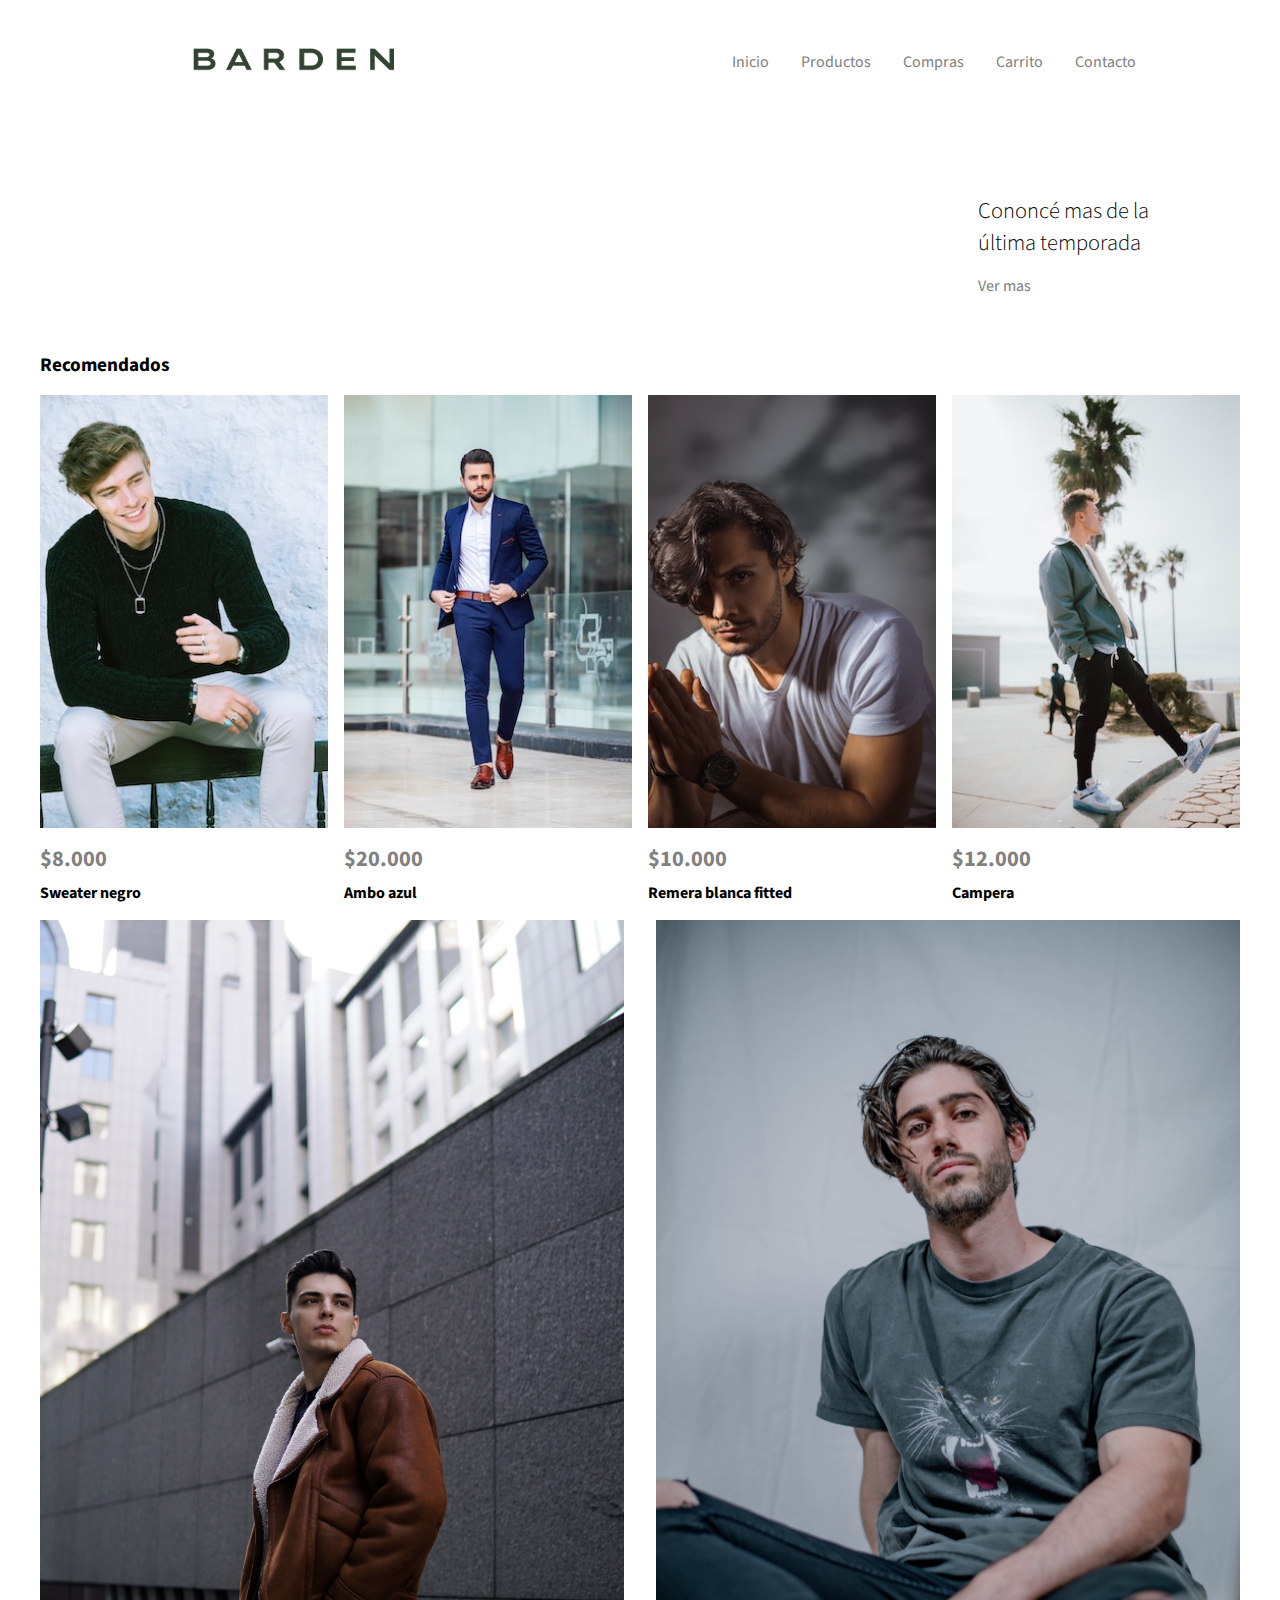
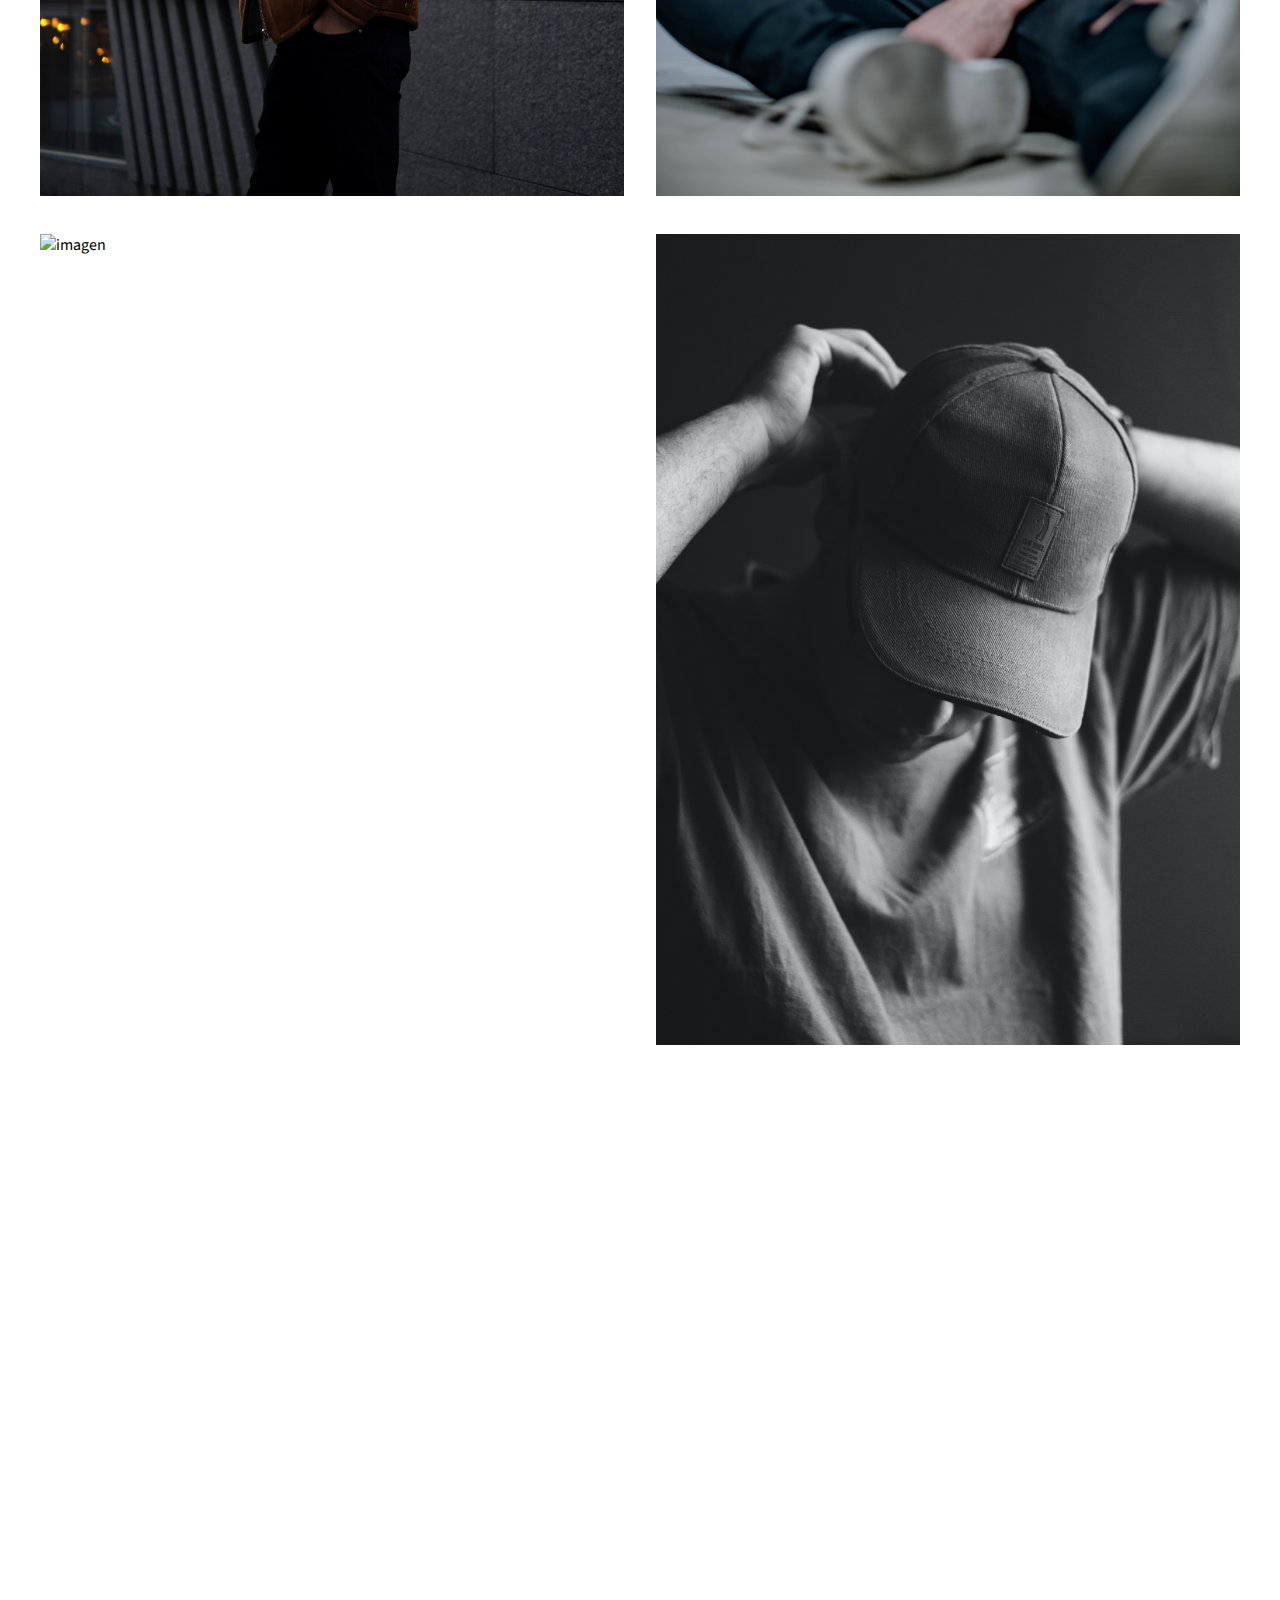
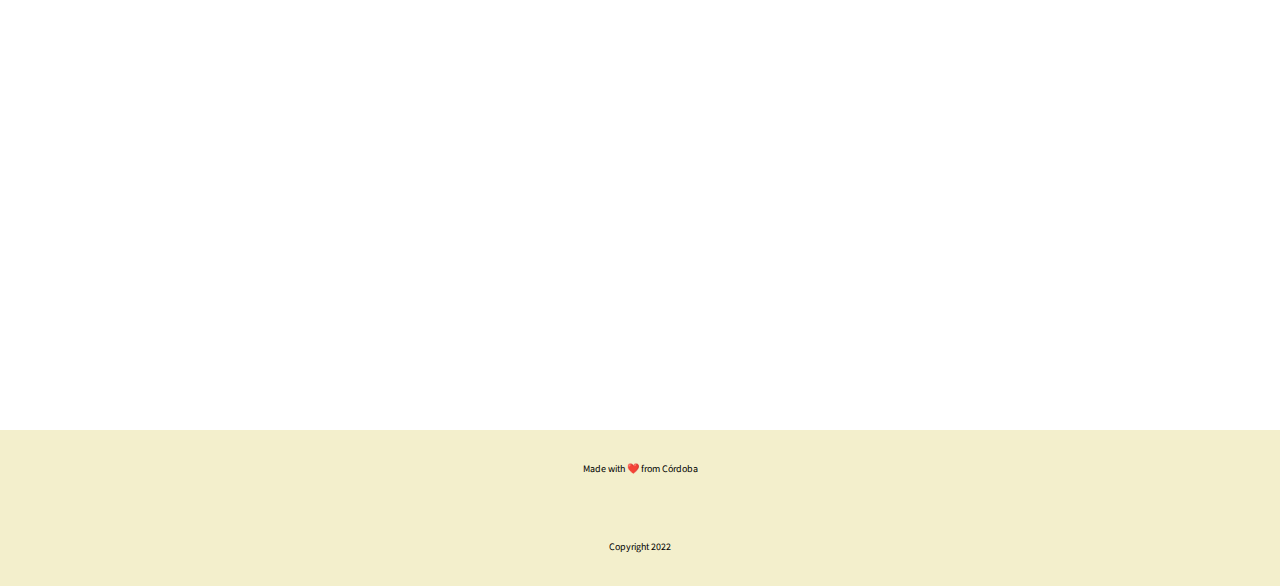
==== index.html @ fd0e5da7 "Add files via upload" ====
<!DOCTYPE html>
<html lang="en">
<head>
    <meta charset="UTF-8">
    <meta http-equiv="X-UA-Compatible" content="IE=edge">
    <meta name="viewport" content="width=device-width, initial-scale=1.0">
    <title>Barden</title>
    <link rel="stylesheet" href="style.css">
</head>
<body>
    <header class="flex">
        <picture class="header__logo">
            <img class="header__img" src="Sin título-5.png" alt="Logo_negro">
        </picture>
        <nav class="navigation">
            <ul class="menu">
                <li class="menu__item">
                    <a class="menu__link menu__link--modifier" href="./index.html">Inicio</a>
                </li>
                <li class="menu__item">
                    <a class="menu__link" href="./Productos.html">Productos</a>
                </li>
                <li class="menu__item">
                    <a class="menu__link" href="./Compras.html">Compras</a>
                </li>
                <li class="menu__item">
                    <a class="menu__link" href="./Carrito.html">Carrito</a>
                </li>
                <li class="menu__item">
                    <a class="menu__link" href="./Contacto.html">Contacto</a>
                </li>
            </ul>
        </nav>
    </header>
    <main class="container">
        <section id= "info" class="info">
            <picture class="info__img">
                <img src="heading_picture.png" alt=""> 
            </picture>
            <article class="info__box">
                <p class="info__description">Cononcé mas de la última temporada</p>
                <a class="info__link" href="">Ver mas
                    <span class="iconify" data-icon="bytesize:arrow-right"></span>
                </a>
            </article>
        </section>
        <div class="text__main">
            <h2 class="title__main">Recomendados</h2>
        </div>
            <section class="cards">
                <article class="box">
                    <picture class="box__img">
                        <img src="card_1.jpg" alt="clothe1">
                    </picture>
                
                    <div class="box__info">
                        <h2 class="box__title">$8.000</h2>
                        <h3 class="box__subtitle">Sweater negro</h3>
                    </div>
                </article>
                <article class="box">
                    <picture class="box__img">
                        <img src="card_2.jpg" alt="clothe2">
                    </picture>

                    <div class="box__info">
                        <h2 class="box__title">$20.000</h2>
                        <h3 class="box__subtitle">Ambo azul</h3>
                    </div>
                </article>
                <article class="box">
                    <picture class="box__img">
                        <img src="card_3.jpg" alt="clothe3">
                    </picture>

                    <div class="box__info">
                        <h2 class="box__title">$10.000</h2>
                        <h3 class="box__subtitle">Remera blanca fitted</h3>
                    </div>
                </article>

                <article class="box">
                    <picture class="box__img">
                        <img src="card_4.jpg" alt="clothe4">
                    </picture>

                    <div class="box__info">
                        <h2 class="box__title">$12.000</h2>
                        <h3 class="box__subtitle">Campera</h3>
                    </div>
                </article>
            </section>
            <section class="gallery">
                <picture class="gallery__img">
                    <img src="card_5.jpg" alt="imagen">
                </picture>
                <picture class="gallery__img">
                    <img src="card_6.jpg" alt="imagen">
                </picture>
                <picture class="gallery__img">
                    <img src="card_7.jpg" alt="imagen">
                </picture>
                <picture class="gallery__img">
                    <img src="card_8.jpg" alt="imagen">
                </picture>
            </section>

    </main>
    <script src="https://code.iconify.design/2/2.2.1/iconify.min.js"></script>
    <footer class="">
        <p class="footer">Made with ❤️ from Córdoba</p> 
        <p class="footer">Copyright 2022</p>
    </footer>
</body>
</html>
---- style.css ----
@import url('https://fonts.googleapis.com/css2?family=Lexend:wght@300&family=Source+Sans+Pro:wght@300&display=swap');


:root {
    --primary: white;
    --secondary: gray;
    --alternative: beige;
    --text-color: gray;
    --text-color-sec: white;

    --spacing-large: 6rem;
    --spacing-medium: 2.4rem;
    --spacing-small: 2rem;
    --spacing-xsmall: 1rem;
    --spacing-xxsmal: 0.6rem;

    --font-family: 'Source Sans Pro';
    

    --text-large: 5.2em;
    --text-medium: 2.2em;
    --text-base: 1.6em;
    --text-small: 1.4em;
    --text-xsmall: 1em;
}

*::after,
*::before,
* {
    margin: 0;
    padding: 0;
    box-sizing: border-box;
}

html {
    font-size: 62,5%;
}

body {
    font-family: var(--font-family);
}

ul {
    list-style-type: none;
}

a {
    text-decoration: none;
    font-family: var(--font-family);
    color: var(--text-color);
}

img{
    width: 100%;
}

header {
    display: flex;
    justify-content: space-around;
    align-items: center;
    padding: var(--spacing-small) 0;
}

.header__img {
    max-width: 300px;
}

.menu {
    display: flex;
    gap: var(--spacing-small);
}

.menu__link {
    font-size: var(--text-xsmall);
    padding: var(--spacing--xsmall);
    border-bottom: 2px solid white;
    transition: all 1s;
}

.menu__link:hover {
    border-color: var(--alternative);
}

.container {
    max-width: 1200px;
    margin: 0 auto;
    margin-top: var(--spacing-small);
}

.cards {
    display: flex;
    gap: var(--spacing-xsmall);
    justify-content: space-around;
}

.box {
    display: flex;
    flex-direction: column;
    gap: var(--spacing-xxsmal);
    flex: 1 1 clamp(300px, 30%, 400px);
    margin-bottom: 1rem;
}

.box__info {
    display: flex;
    flex-direction: column;
    padding: var(--spacing--xsmall)
}

.box__title {
    font-family: var(--font-family);
    font-size: var(--text-small);
    color: var(--secondary);
}

.box__subtitle {
    margin-top: 0.4rem;
    color: black;
    font-size: var(--text-xsmall);
}


.info {
    display: flex;
    margin-bottom: 1rem;
    padding: var(--spacing--large);
    align-items: center;
}


.info__img {
    flex: 1 1 60%;
}

.info__box {
    flex: 1 1 10%;
    display: flex;
    flex-direction: column;
    padding: var(--spacing-medium);
}

.info__description {
    font-size: var(--text-small);
    font-weight: 300;
}

.info__link {
    display: flex;
    align-items: flex-end;
    font-size: var(--text-xsmall);
    color: var(--secondary);
    gap: var(--spacing--large);
    margin-top: 1rem;
}

.info__link path {
    color: var(--secondary);
    stroke-width: 3px;
}

.iconify {
    margin-left: 0.6rem;
}

.gallery {
    display: grid;
    grid-template-columns: repeat(12,1fr);
    grid-template-rows: repeat(3,1fr);
    gap: var(--spacing-small);
}

.gallery__img:nth-of-type(1) {
    grid-column: 1 / 7;
}

.gallery__img:nth-of-type(2) {
    grid-column: 7 / 13;
}

.gallery__img:nth-of-type(3) {
    grid-column: 1 / 7;
}

.gallery__img:nth-of-type(4) {
    grid-column: 7 / 13;
}


.text__main {
    margin-bottom: 1rem;
    font-size: 0.8rem;
}

@media screen and (max-widht:800px){
    .info{
        flex-direction: column;
    }
}

.contact {
    background-color: beige;
    margin: 0 auto;
    max-width: 50%;
}

.form {
    display: grid;
    grid-template-columns: 1fr 1fr;
    grid-gap: 20px;
    padding: 2rem;
}

.form label {
    display: block;
}

.form p {
    margin: 0;
    max-width: 100%;
}

.form .full {
    grid-column: 1 / 3;
}

.form textarea {
    width: 100%;
    padding: 0.5rem;
    border-style: none;
}

.inputs {
    width: 100%;
    padding: 0.5rem;
    border-style: none;
}

.button {
    background-color: bisque;
    color: gray;
    width: 100%;
    border-style: none;
    padding: 0.5rem;
    margin-top: 20px;
}

.button:hover, button:focus {
    background-color: rgb(241, 197, 144)
}

footer{
    display: flex;
    flex-direction: column;
    align-items: center;
    justify-content: space-between;
    background-color: #F3EFCC;
}

.footer{
    margin-top: 2rem;
    margin-bottom: 2rem;
    font-size: 10px;
}
@media screen and (max-widht:700px){
    .form textarea{
        width: 50%;
    }
}
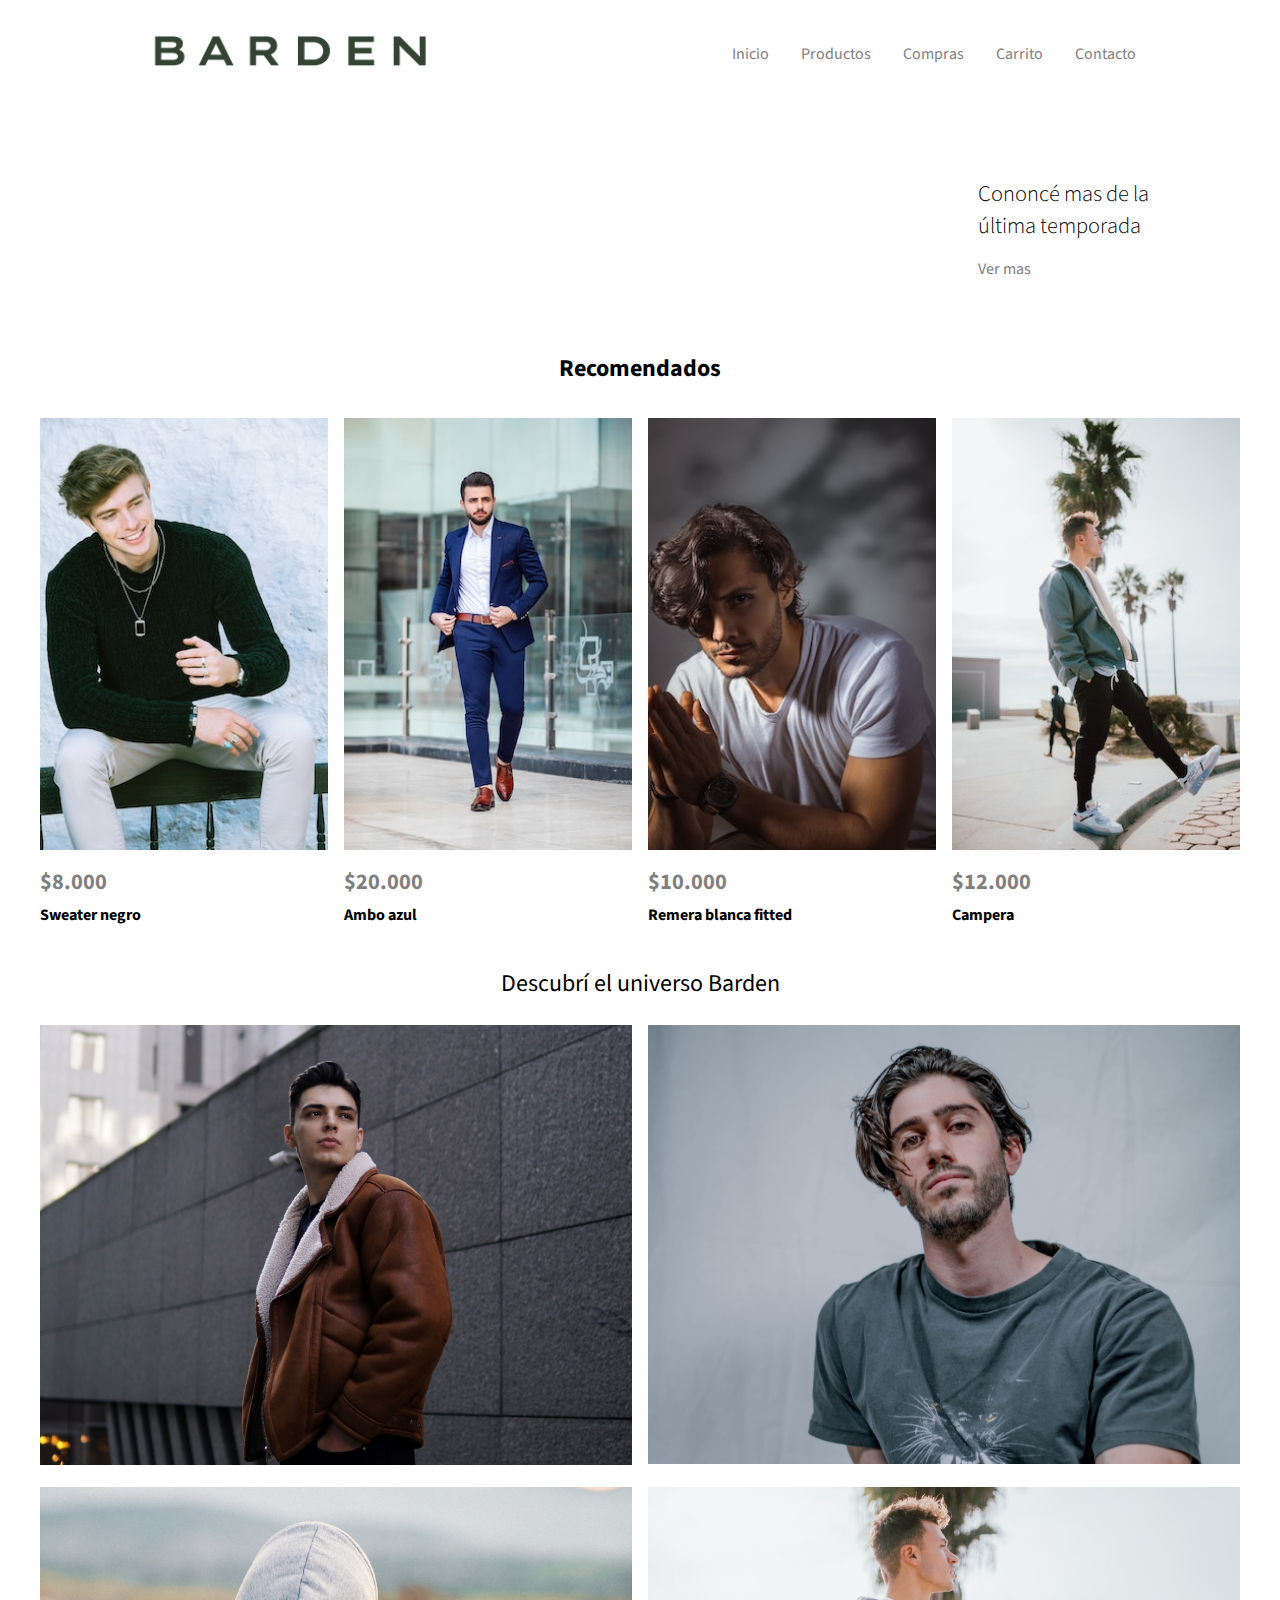
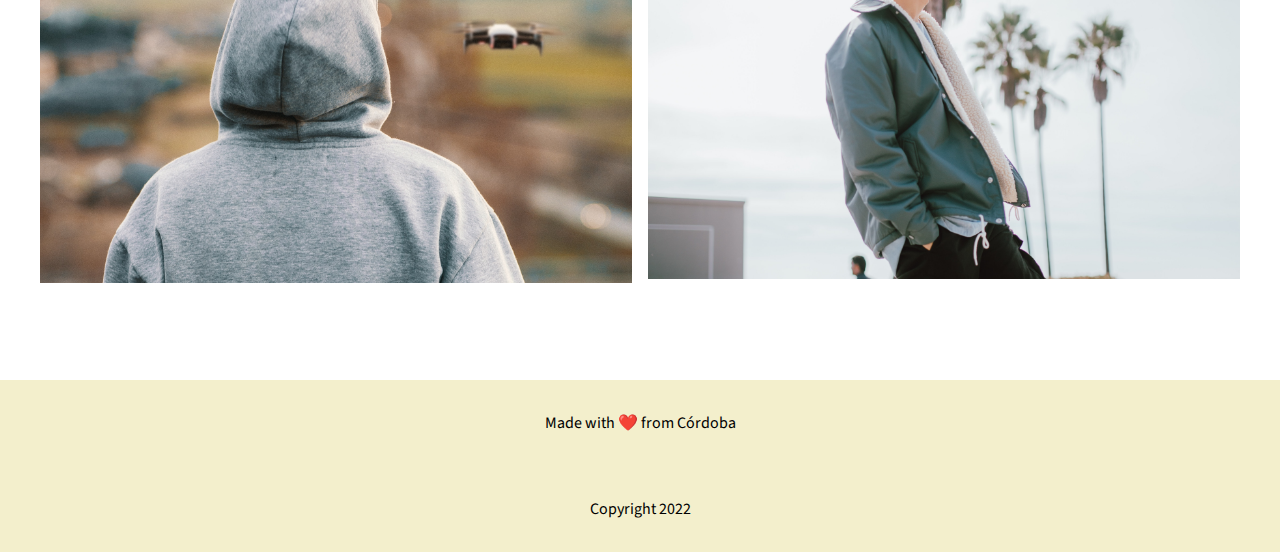
==== commit 7a11d8d5: "Add files via upload" ====
--- a/index.html
+++ b/index.html
@@ -90,6 +90,9 @@
                     </div>
                 </article>
             </section>
+            <div class="gallery__subtitle">
+                <p class="gallery__text">Descubrí el universo Barden</p>
+            </div>
             <section class="gallery">
                 <picture class="gallery__img">
                     <img src="card_5.jpg" alt="imagen">
--- a/style.css
+++ b/style.css
@@ -81,6 +81,18 @@
     border-color: var(--alternative);
 }
 
+
+.text__main {
+    display: flex;
+    justify-content: center;
+    margin-top: 2rem;
+    margin-bottom: 2rem;
+}
+
+.title__main{
+    font-size: 1.5em;
+}
+
 .container {
     max-width: 1200px;
     margin: 0 auto;
@@ -91,6 +103,7 @@
     display: flex;
     gap: var(--spacing-xsmall);
     justify-content: space-around;
+    align-items: center;
 }
 
 .box {
@@ -162,11 +175,23 @@
     margin-left: 0.6rem;
 }
 
+
+.gallery__subtitle{
+    display: flex;
+    margin-top: 1.5rem;
+    margin-bottom: 1.5rem;
+    justify-content: center;
+}
+
+.gallery__text{
+    font-size: 1.5em;
+}
+
 .gallery {
     display: grid;
     grid-template-columns: repeat(12,1fr);
-    grid-template-rows: repeat(3,1fr);
-    gap: var(--spacing-small);
+    grid-template-rows: repeat(2,1fr);
+    gap: var(--spacing-xsmall);
 }
 
 .gallery__img:nth-of-type(1) {
@@ -183,18 +208,6 @@
 
 .gallery__img:nth-of-type(4) {
     grid-column: 7 / 13;
-}
-
-
-.text__main {
-    margin-bottom: 1rem;
-    font-size: 0.8rem;
-}
-
-@media screen and (max-widht:800px){
-    .info{
-        flex-direction: column;
-    }
 }
 
 .contact {
@@ -254,21 +267,57 @@
     align-items: center;
     justify-content: space-between;
     background-color: #F3EFCC;
+    margin-top: 3rem;
 }
 
 .footer{
     margin-top: 2rem;
     margin-bottom: 2rem;
-    font-size: 10px;
-}
-@media screen and (max-widht:700px){
-    .form textarea{
-        width: 50%;
-    }
-}
-
-
-
-
-
-
+    font-size: 1em;
+}
+
+
+@media(max-width:800px) {
+    .header__img {
+        max-width: 200px;
+    }
+    header {
+        flex-direction: column;
+        gap: 2rem;
+    }
+    .cards {
+    margin-left: 5rem;
+    margin-right: 5rem;
+    flex-wrap: wrap;
+    }
+    .info{
+        flex-direction: column;
+    }
+}
+
+@media(max-width:480px) {
+    .gallery {
+        grid-template-rows: repeat(4,1fr);
+    }
+    .gallery__img:nth-of-type(1) {
+        grid-column: 1 / 13;
+        grid-row: 1;
+    }
+    .gallery__img:nth-of-type(2) {
+        grid-column: 1 / 13;
+        grid-row: 2;
+    }
+    .gallery__img:nth-of-type(3) {
+        grid-column: 1 / 13;
+        grid-row: 3;
+    }
+    .gallery__img:nth-of-type(4) {
+        grid-column: 1 / 13;
+        grid-row: 4;
+    }
+}
+
+
+
+
+
